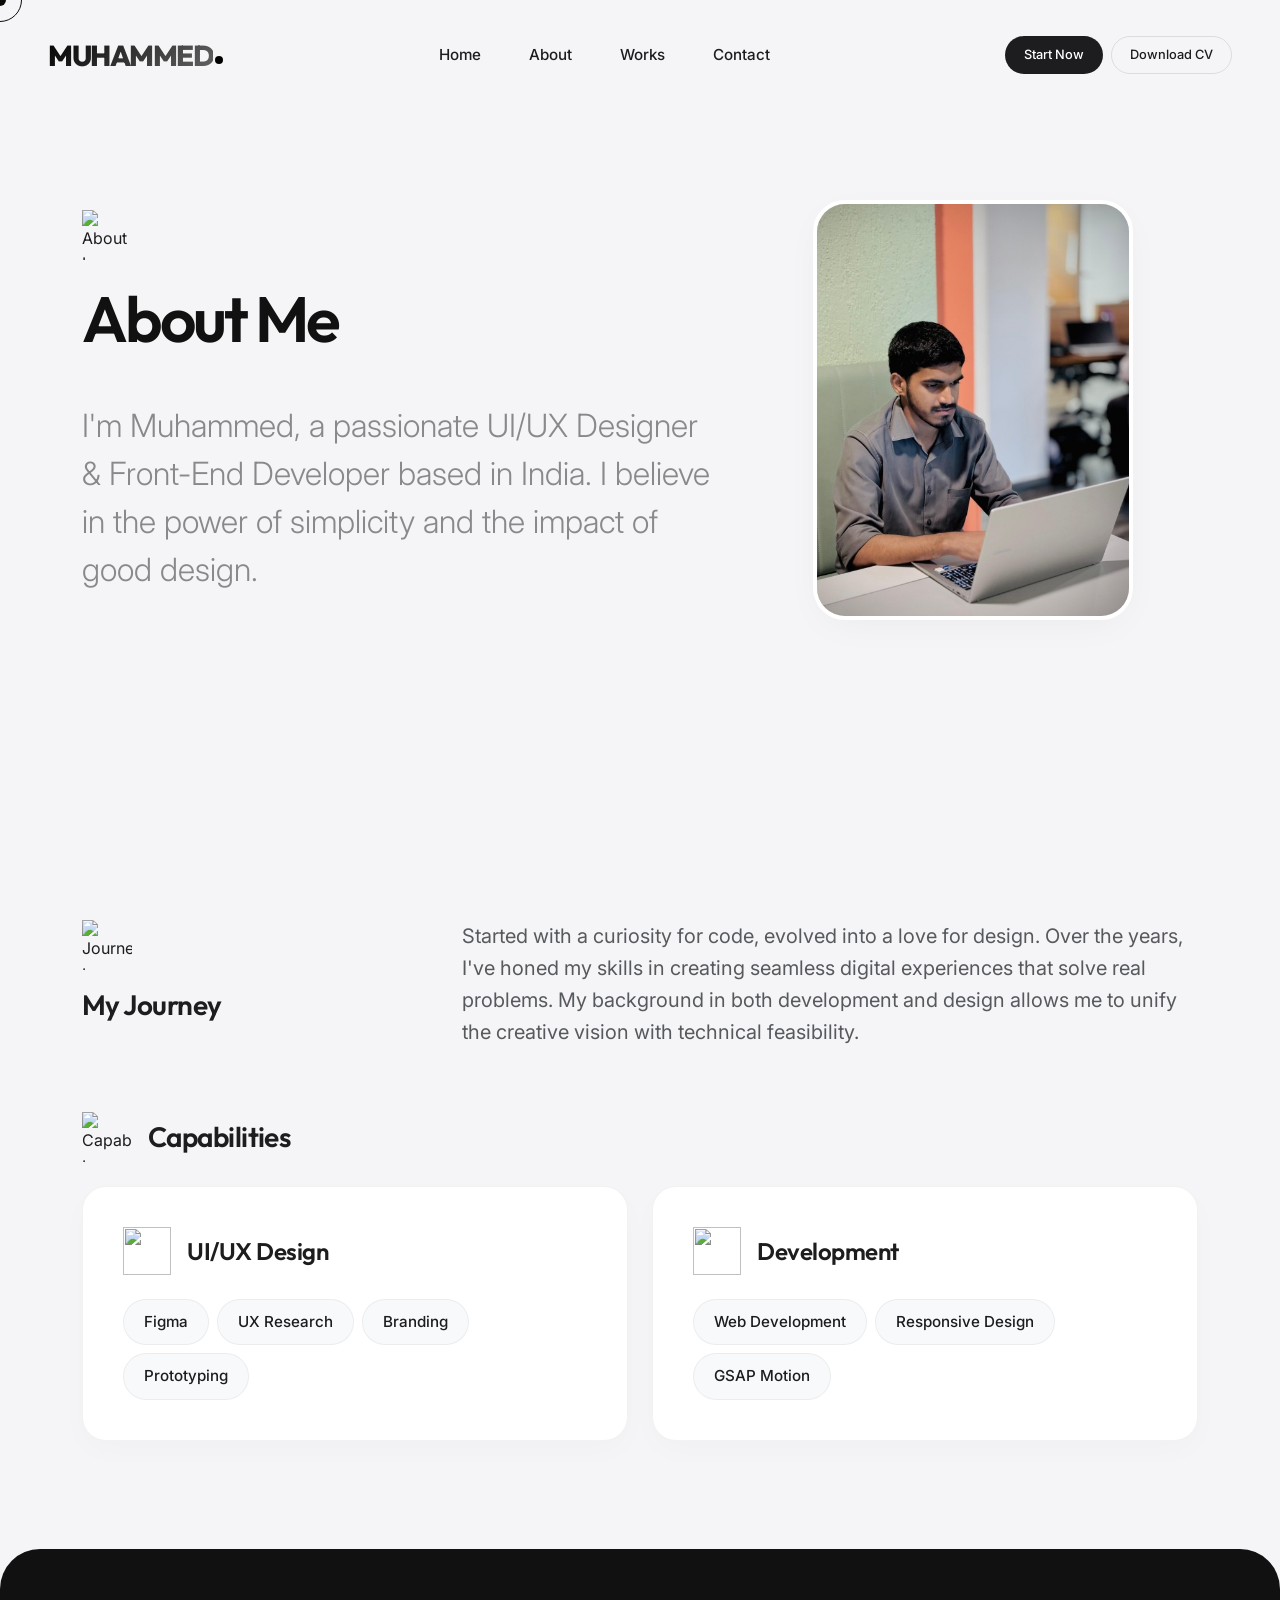
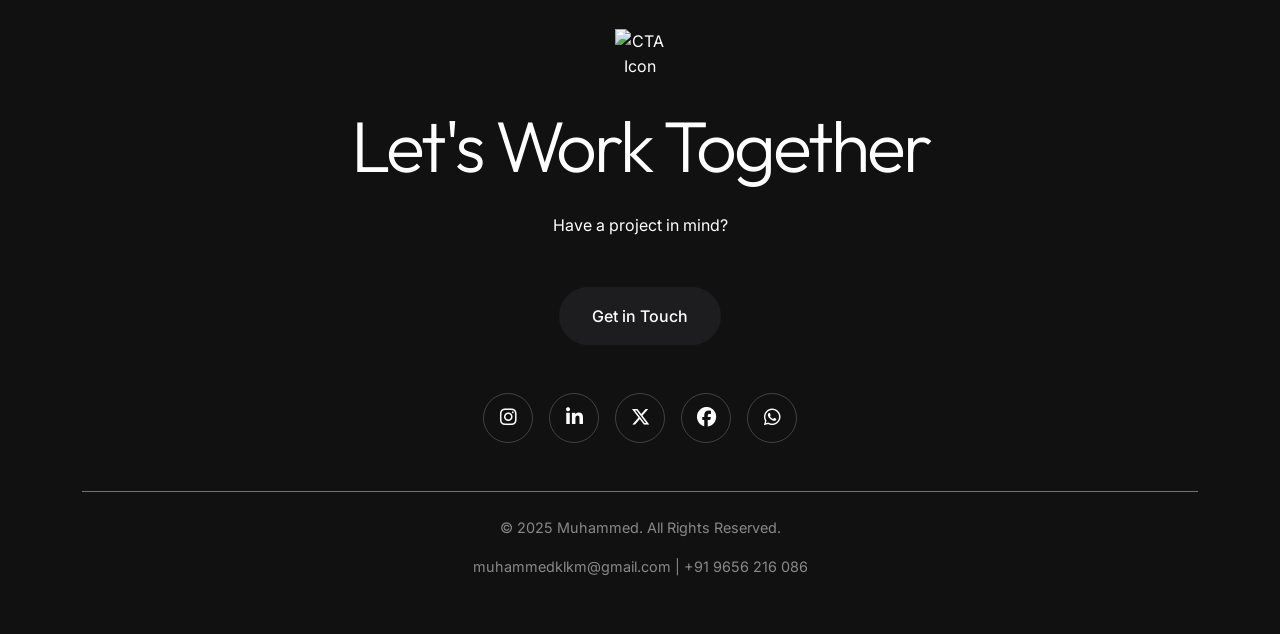
==== about.html @ d809ef26 "Initial commit of portfolio" ====
<!DOCTYPE html>
<html lang="en">

<head>
    <meta charset="UTF-8">
    <meta name="viewport" content="width=device-width, initial-scale=1.0">
    <title>About | Muhammed</title>
    <link rel="stylesheet" href="https://cdn.jsdelivr.net/npm/bootstrap@5.3.0/dist/css/bootstrap.min.css">
    <link
        href="https://fonts.googleapis.com/css2?family=Inter:wght@300;400;500;600&family=Outfit:wght@400;500;600;700;800&display=swap"
        rel="stylesheet">
    <link rel="stylesheet" href="css/style.css">
    <link rel="stylesheet" href="css/responsive.css">
    <!-- FontAwesome for Social Icons -->
    <link rel="stylesheet" href="https://cdnjs.cloudflare.com/ajax/libs/font-awesome/6.5.1/css/all.min.css">
</head>

<body>
    <div class="cursor-dot"></div>
    <div class="cursor-outline"></div>

    <!-- Header -->
    <header class="header">
        <div class="container-fluid px-5">
            <div class="d-flex justify-content-between align-items-center">
                <a href="index.html" class="logo-creative hover-target">
                    <span>Muhammed</span>
                    <div class="dot"></div>
                </a>

                <nav class="nav-desktop d-none d-md-flex align-items-center">
                    <a href="index.html" class="nav-link">Home</a>
                    <a href="about.html" class="nav-link">About</a>
                    <a href="works.html" class="nav-link">Works</a>
                    <a href="contact.html" class="nav-link">Contact</a>
                </nav>

                <div class="d-flex align-items-center">
                    <a href="https://forms.google.com" target="_blank"
                        class="btn btn-primary btn-header hover-target d-none d-md-inline-flex">Start Now</a>
                    <a href="assets/MUHAMMED-K.pdf" download
                        class="btn btn-secondary btn-header hover-target d-none d-md-inline-flex ms-2">Download CV</a>
                    <button class="menu-toggle hover-target">
                        <span></span>
                        <span></span>
                        <span></span>
                    </button>
                </div>
            </div>
        </div>
    </header>

    <!-- Mobile Menu Overlay -->
    <div class="menu-overlay">
        <a href="index.html" class="hover-target">Home</a>
        <a href="about.html" class="hover-target">About</a>
        <a href="works.html" class="hover-target">Works</a>
        <a href="contact.html" class="hover-target">Contact</a>
        <a href="assets/MUHAMMED-K.pdf" download class="btn btn-secondary hover-target mt-4">Download CV</a>
        <a href="https://forms.google.com" target="_blank" class="btn btn-primary hover-target mt-3">Start Now</a>
    </div>

    <div id="smooth-wrapper">
        <div id="smooth-content">

            <section class="section mt-200 min-vh-80">
                <div class="container">
                    <div class="row align-items-center">
                        <div class="col-lg-7">
                            <img src="https://3dicons.sgp1.cdn.digitaloceanspaces.com/v1/dynamic/gradient/boy-dynamic-gradient.png"
                                alt="About Icon" class="section-icon-3d mb-4 hero-reveal">
                            <h1 class="display-1 mb-5 hero-reveal">About Me</h1>
                            <p class="display-2 hero-reveal opacity-8 fs-2-rem">
                                I'm Muhammed, a passionate UI/UX Designer & Front-End Developer based in India. I
                                believe in the power of simplicity and the impact of good design.
                            </p>
                        </div>
                        <div class="col-lg-5 text-center mt-5 mt-lg-0 fade-up">
                            <!-- Option to provide photo -->
                            <div class="photo-container mx-auto">
                                <img src="assets/images/about/abt-img.jpg" alt="Your Photo" class="user-photo-img"
                                    id="userPhoto">
                            </div>
                        </div>
                    </div>
                </div>
            </section>

            <section class="section" style="padding-bottom: 100px;">
                <div class="container">
                    <div class="row mb-5">
                        <div class="col-lg-4 fade-up">
                            <img src="https://3dicons.sgp1.cdn.digitaloceanspaces.com/v1/dynamic/gradient/medal-dynamic-gradient.png"
                                alt="Journey Icon" class="section-icon-3d">
                            <h3>My Journey</h3>
                        </div>
                        <div class="col-lg-8 fade-up">
                            <p class="text-lg text-muted">Started with a curiosity for code, evolved into a love for
                                design. Over the years, I've honed my skills in creating seamless digital experiences
                                that solve real problems. My background in both development and design allows me to
                                unify the creative vision with technical feasibility.</p>
                        </div>
                    </div>

                    <div class="row mb-5 fade-up">
                        <div class="col-12 mb-4">
                            <div class="d-flex align-items-center">
                                <img src="https://3dicons.sgp1.cdn.digitaloceanspaces.com/v1/dynamic/gradient/key-dynamic-gradient.png"
                                    alt="Capabilities Icon" class="section-icon-3d mb-0 me-3">
                                <h3 class="mb-0">Capabilities</h3>
                            </div>
                        </div>
                        <div class="col-md-6 mb-4 mb-md-0">
                            <div class="premium-skill-card">
                                <div class="d-flex align-items-center mb-4">
                                    <img src="https://3dicons.sgp1.cdn.digitaloceanspaces.com/v1/dynamic/gradient/camera-dynamic-gradient.png" class="skill-icon-3d me-3" alt="">
                                    <h4 class="mb-0">UI/UX Design</h4>
                                </div>
                                <div class="d-flex flex-wrap gap-2">
                                    <span class="premium-skill-badge">Figma</span>
                                    <span class="premium-skill-badge">UX Research</span>
                                    <span class="premium-skill-badge">Branding</span>
                                    <span class="premium-skill-badge">Prototyping</span>
                                </div>
                            </div>
                        </div>
                        <div class="col-md-6">
                            <div class="premium-skill-card">
                                <div class="d-flex align-items-center mb-4">
                                    <img src="https://3dicons.sgp1.cdn.digitaloceanspaces.com/v1/dynamic/gradient/computer-dynamic-gradient.png" class="skill-icon-3d me-3" alt="">
                                    <h4 class="mb-0">Development</h4>
                                </div>
                                <div class="d-flex flex-wrap gap-2">
                                    <span class="premium-skill-badge">Web Development</span>
                                    <span class="premium-skill-badge">Responsive Design</span>
                                    <span class="premium-skill-badge">GSAP Motion</span>
                                </div>
                            </div>
                        </div>
                    </div>
                </div>
            </section>

            <footer class="footer">
                <div class="container text-center">
                    <img src="https://3dicons.sgp1.cdn.digitaloceanspaces.com/v1/dynamic/gradient/gift-dynamic-gradient.png"
                        alt="CTA Icon" class="section-icon-3d mx-auto mb-4 scale-up">
                    <h2 class="display-2 footMnText mb-4">Let's Work Together</h2>
                    <p class="text-muted footMnText mb-5">Have a project in mind?</p>
                    <a href="contact.html" class="btn btn-primary hover-target mb-5">Get in Touch</a>

                    <div class="d-flex justify-content-center mb-5">
                        <a href="https://instagram.com" target="_blank" class="social-link hover-target"><i
                                class="fa-brands fa-instagram"></i></a>
                        <a href="https://linkedin.com" target="_blank" class="social-link hover-target"><i
                                class="fa-brands fa-linkedin-in"></i></a>
                        <a href="https://twitter.com" target="_blank" class="social-link hover-target"><i
                                class="fa-brands fa-x-twitter"></i></a>
                        <a href="https://facebook.com" target="_blank" class="social-link hover-target"><i
                                class="fa-brands fa-facebook"></i></a>
                        <a href="https://wa.me/919656216086" target="_blank" class="social-link hover-target"><i
                                class="fa-brands fa-whatsapp"></i></a>
                    </div>

                    <div class="border-top border-secondary pt-4">
                        <p class="opacity-5 fs-0-9">&copy; 2025 Muhammed. All Rights Reserved.</p>
                        <p class="opacity-5 fs-0-9">muhammedklkm@gmail.com | +91 9656 216 086</p>
                    </div>
                </div>
            </footer>
        </div>
    </div>

    <script src="https://cdnjs.cloudflare.com/ajax/libs/gsap/3.12.5/gsap.min.js"></script>
    <script src="https://cdnjs.cloudflare.com/ajax/libs/gsap/3.12.5/ScrollTrigger.min.js"></script>
    <script src="https://unpkg.com/lenis@1.1.20/dist/lenis.min.js"></script>
    <script src="js/main.js"></script>

</body>

</html>
---- css/style.css ----
/* --- Variables --- */
:root {
    --font-heading: 'Outfit', sans-serif;
    --font-body: 'Inter', sans-serif;

    --color-bg: #f5f5f7;
    --color-text: #1d1d1f;
    --color-text-light: #6e6e73;
    --color-accent: #000000;
    /* Minimalist accent */
    --color-white: #ffffff;
    --color-border: rgba(0, 0, 0, 0.1);

    --radius-sm: 8px;
    --radius-md: 16px;
    --radius-lg: 32px;

    --shadow-soft: 0 10px 40px -10px rgba(0, 0, 0, 0.05);
    /* Neumorphic-ish */
    --shadow-hover: 0 20px 60px -10px rgba(0, 0, 0, 0.048);

    --spacing-section: 120px;
    --spacing-sm: 60px;
}

/* --- Reset & Base --- */
*,
*::before,
*::after {
    margin: 0;
    padding: 0;
    box-sizing: border-box;
}

html,
body {
    width: 100%;
    overflow-x: hidden;
    background-color: var(--color-bg);
    color: var(--color-text);
    font-family: var(--font-body);
    font-size: 16px;
    line-height: 1.6;
    -webkit-font-smoothing: antialiased;
}

a {
    text-decoration: none;
    color: inherit;
}

ul {
    list-style: none;
}

img {
    max-width: 100%;
    display: block;
}

h1,
h2,
h3,
h4,
h5,
h6 {
    font-family: var(--font-heading);
    color: var(--color-text);
    font-weight: 600;
    line-height: 1.1;
    letter-spacing: -0.02em;
}

h2 {
    font-size: clamp(32px, 5vw, 64px);
    font-weight: 600;
    line-height: 1.1;
    letter-spacing: -3px;
    color: #111;
}

/* --- Lenis Smooth Scroll --- */
html.lenis {
    height: auto;
}

.lenis.lenis-smooth {
    scroll-behavior: auto;
}

.lenis.lenis-smooth [data-lenis-prevent] {
    overscroll-behavior: contain;
}

.lenis.lenis-stopped {
    overflow: hidden;
}

.lenis.lenis-scrolling iframe {
    pointer-events: none;
}


/* --- New Model Cursor (Cinema Lens) --- */
:root {
    --cursor-size: 12px;
    --cursor-outline-size: 44px;
}


.cursor-dot,
.cursor-outline {
    position: fixed;
    top: 0;
    left: 0;
    transform: translate(-50%, -50%);
    pointer-events: none;
    z-index: 100000;
    border-radius: 50%;
    mix-blend-mode: difference;
}

.cursor-dot {
    width: var(--cursor-size);
    height: var(--cursor-size);
    background-color: #fff;
    transition: width 0.3s ease, height 0.3s ease, background-color 0.3s ease;
}

.cursor-outline {
    width: var(--cursor-outline-size);
    height: var(--cursor-outline-size);
    border: 1.5px solid #fff;
    transition: width 0.4s cubic-bezier(0.19, 1, 0.22, 1),
        height 0.4s cubic-bezier(0.19, 1, 0.22, 1),
        border-color 0.3s ease,
        background-color 0.3s ease;
}


body.hovering .cursor-dot {
    width: 6px;
    height: 6px;
}

body.hovering .cursor-outline {
    width: 80px;
    height: 80px;
    background-color: rgba(255, 255, 255, 1);
    border-color: transparent;
}

.display-1 {
    font-size: clamp(32px, 5vw, 64px);
    font-weight: 600;
    line-height: 1.1;
    letter-spacing: -3px;
    color: #111;
}

.display-2 {
    font-size: clamp(2.5rem, 6vw, 4.5rem);
}

.text-lg {
    font-size: 1.25rem;
    font-weight: 400;
    color: var(--color-text-light);
}

/* --- Components --- */
.btn {
    display: inline-flex;
    align-items: center;
    justify-content: center;
    padding: 16px 32px;
    border-radius: 100px;
    font-weight: 500;
    font-size: 1rem;
    transition: all 0.3s ease;
    border: 1px solid transparent;
    cursor: pointer;
}

.btn-primary {
    background-color: var(--color-text);
    color: var(--color-white);
}

.btn-primary:hover {
    transform: scale(1.05);
    box-shadow: 0 10px 20px rgba(0, 0, 0, 0.1);
}

.btn-secondary {
    background-color: transparent;
    border: 1px solid var(--color-border);
    color: var(--color-text);
}

.btn-secondary:hover {
    background-color: var(--color-white);
    border-color: var(--color-text);
    color: var(--color-text);
}

/* --- Creative Logo --- */
.logo-creative {
    font-family: var(--font-heading);
    font-size: 1.8rem;
    font-weight: 800;
    text-transform: uppercase;
    letter-spacing: -0.05em;
    display: flex;
    align-items: center;
    gap: 2px;
}

.logo-creative span {
    background: linear-gradient(135deg, #000 0%, #666 100%);
    background-clip: text;
    -webkit-background-clip: text;
    -webkit-text-fill-color: transparent;
}

.logo-creative .dot {
    width: 8px;
    height: 8px;
    background: #000;
    border-radius: 50%;
    margin-top: 10px;
    -webkit-text-fill-color: initial;
}

/* --- Header --- */
.header {
    position: fixed;
    top: 0;
    left: 0;
    width: 100%;
    padding: 32px 0;
    z-index: 2000;
    transition: all 0.4s cubic-bezier(0.165, 0.84, 0.44, 1);
}

.header.scrolled {
    padding: 16px 0;
    background: rgba(245, 245, 247, 0.8);
    backdrop-filter: blur(15px);
    box-shadow: 0 4px 30px rgba(0, 0, 0, 0.03);
}

.btn-header {
    padding: 8px 18px !important;
    font-size: 0.8rem !important;
}

.nav-link {
    font-size: 0.95rem;
    font-weight: 500;
    margin: 0 24px;
    color: var(--color-text);
    position: relative;
    transition: opacity 0.3s ease;
}

.nav-link:hover {
    opacity: 0.6;
}

/* --- Mobile Menu Toggle --- */
.menu-toggle {
    display: none;
    flex-direction: column;
    gap: 6px;
    background: none;
    border: none;
    padding: 10px;
    z-index: 1100;
}

.menu-toggle span {
    display: block;
    width: 28px;
    height: 2px;
    background: #000;
    /* Ensure black for visibility */
    transition: all 0.3s cubic-bezier(0.165, 0.84, 0.44, 1);
}

/* --- Mobile Overlay --- */
.menu-overlay {
    position: fixed;
    top: 0;
    right: -100%;
    width: 100%;
    height: 100vh;
    background: var(--color-bg);
    z-index: 1500;
    display: flex;
    flex-direction: column;
    justify-content: center;
    align-items: center;
    transition: 0.6s cubic-bezier(0.77, 0, 0.175, 1);
}

.menu-overlay.active {
    right: 0;
}

.menu-overlay a {
    font-size: 3rem;
    font-weight: 700;
    margin: 15px 0;
    font-family: var(--font-heading);
    transition: 0.3s ease;
}

.menu-overlay a:hover {
    transform: translateX(10px);
    color: var(--color-text-light);
}

.header .btn-primary {
    margin-left: 20px;
}


/* --- Section Icons --- */
.section-icon-3d {
    width: 50px;
    height: 50px;
    object-fit: contain;
    margin-bottom: 20px;
    display: block;
}

/* --- Hero --- */
.hero {
    min-height: 100vh;
    display: flex;
    align-items: center;
    padding-top: 100px;
    position: relative;
    overflow: hidden;
}

.scroll-indicator {
    position: absolute;
    bottom: 40px;
    left: 50%;
    transform: translateX(-50%);
    display: flex;
    flex-direction: column;
    align-items: center;
    gap: 8px;
    opacity: 0.6;
}

.mouse {
    width: 24px;
    height: 40px;
    border: 2px solid var(--color-text-light);
    border-radius: 20px;
    position: relative;
}

.wheel {
    width: 4px;
    height: 8px;
    background-color: var(--color-text-light);
    border-radius: 2px;
    position: absolute;
    top: 6px;
    left: 50%;
    transform: translateX(-50%);
    animation: scrollWheel 2s infinite;
}

@keyframes scrollWheel {
    0% {
        top: 6px;
        opacity: 1;
    }

    100% {
        top: 20px;
        opacity: 0;
    }
}

/* --- Spectrum Skills Section --- */
.spectrum-grid {
    display: grid;
    grid-template-columns: repeat(2, 1fr);
    gap: 30px;
    margin-top: 50px;
}

@media (max-width: 992px) {
    .spectrum-grid {
        grid-template-columns: 1fr;
    }
}

.spectrum-card {
    background: #ffffff;
    border-radius: 40px;
    padding: 50px;
    position: relative;
    overflow: hidden;
    transition: all 0.5s cubic-bezier(0.22, 1, 0.36, 1);
    border: 1px solid rgba(0, 0, 0, 0.05);
    display: flex;
    flex-direction: column;
    justify-content: space-between;
    min-height: 400px;
}

.spectrum-card:hover {
    transform: translateY(-5px);
    box-shadow: 0 30px 60px -15px rgba(0, 0, 0, 0.1);
    border-color: rgba(0, 0, 0, 0.1);
}

/* Gradient Blobs */
.spectrum-card::before {
    content: '';
    position: absolute;
    width: 300px;
    height: 300px;
    border-radius: 50%;
    filter: blur(80px);
    opacity: 0.15;
    z-index: 0;
    transition: opacity 0.5s ease;
}

.spectrum-card.design-card::before {
    background: linear-gradient(135deg, #FF9A9E 0%, #FECFEF 100%);
    top: -50px;
    right: -50px;
}

.spectrum-card.dev-card::before {
    background: linear-gradient(135deg, #A18CD1 0%, #FBC2EB 100%);
    bottom: -50px;
    left: -50px;
}

.spectrum-content {
    position: relative;
    z-index: 1;
}

.spectrum-header {
    margin-bottom: 40px;
}

.spectrum-icon {
    width: 60px;
    margin-bottom: 24px;
    display: block;
}

.spectrum-title {
    font-size: 2.5rem;
    font-weight: 700;
    margin-bottom: 16px;
    letter-spacing: -0.03em;
}

.spectrum-desc {
    font-size: 1.1rem;
    color: var(--color-text-light);
    max-width: 90%;
    line-height: 1.6;
}

.spectrum-tags {
    display: flex;
    flex-wrap: wrap;
    gap: 12px;
}

.spectrum-tag {
    padding: 10px 20px;
    background: rgba(0, 0, 0, 0.03);
    border-radius: 100px;
    font-size: 0.95rem;
    font-weight: 500;
    color: var(--color-text);
    transition: all 0.3s ease;
    border: 1px solid transparent;
}

.spectrum-card:hover .spectrum-tag {
    background: #fff;
    box-shadow: 0 4px 15px rgba(0, 0, 0, 0.05);
    transform: translateY(-2px);
}

/* --- Featured Works Stack --- */
.works-section {
    position: relative;
}

.stack-wrapper {
    position: relative;
    height: 100vh;
}

.stack-cards {
    position: sticky;
    top: 0;
    height: 100vh;
    display: flex;
    align-items: center;
    justify-content: center;
    overflow: hidden;
}

.stack-card {
    position: absolute;
    width: 90%;
    max-width: 1000px;
    height: 60vh;
    background: var(--color-white);
    border-radius: var(--radius-lg);
    box-shadow: var(--shadow-soft);
    display: flex;
    overflow: hidden;
    transform-origin: center bottom;
}

.card-img-col {
    width: 60%;
    height: 100%;
}

.card-img {
    width: 100%;
    height: 100%;
    object-fit: cover;
}

.card-content-col {
    width: 40%;
    padding: 40px;
    display: flex;
    flex-direction: column;
    justify-content: center;
}

/* --- Marquee --- */
.marquee-container {
    padding: 80px 0;
    border-top: 1px solid var(--color-border);
    border-bottom: 1px solid var(--color-border);
    overflow: hidden;
    background: var(--color-white);
}

.marquee-content {
    display: flex;
    white-space: nowrap;
    will-change: transform;
}

.marquee-item {
    font-size: 4rem;
    font-weight: 800;
    text-transform: uppercase;
    color: transparent;
    -webkit-text-stroke: 1px var(--color-text-light);
    margin-right: 60px;
    font-family: var(--font-heading);
}

/* --- FAQ --- */
.accordion-item {
    border-bottom: 1px solid var(--color-border);
}

.accordion-header {
    width: 100%;
    padding: 24px 0;
    display: flex;
    justify-content: space-between;
    align-items: center;
    background: none;
    border: none;
    text-align: left;
}

.accordion-title {
    font-size: 1.2rem;
    font-weight: 500;
}

.accordion-icon {
    width: 24px;
    height: 24px;
    position: relative;
    transition: transform 0.3s ease;
}

.accordion-icon::after,
.accordion-icon::before {
    content: '';
    position: absolute;
    background: var(--color-text);
    top: 50%;
    left: 50%;
    transform: translate(-50%, -50%);
}

.accordion-icon::before {
    width: 100%;
    height: 2px;
}

.accordion-icon::after {
    width: 2px;
    height: 100%;
    transition: transform 0.3s ease;
}

.active .accordion-icon::after {
    transform: translate(-50%, -50%) rotate(90deg);
}

.active .accordion-icon {
    transform: rotate(45deg);
}

.accordion-content {
    height: 0;
    overflow: hidden;
    transition: height 0.5s cubic-bezier(0.22, 1, 0.36, 1);
}

.accordion-body {
    padding-bottom: 24px;
    color: var(--color-text-light);
    line-height: 1.6;
    max-width: 90%;
}

/* --- Footer --- */
.footer {
    padding: 80px 0 40px;
    background-color: #111;
    color: #fff;
    border-radius: 40px 40px 0 0;
    margin-top: -40px;
    /* Overlap effect */
    position: relative;
    z-index: 10;
}

.social-link {
    display: inline-flex;
    align-items: center;
    justify-content: center;
    width: 50px;
    height: 50px;
    border: 1px solid rgba(255, 255, 255, 0.2);
    border-radius: 50%;
    margin: 0 8px;
    transition: all 0.3s ease;
    font-size: 1.2rem;
}

.social-link:hover {
    background: #fff;
    color: #000;
    border-color: #fff;
}

/* --- Contact Page --- */
.contact-hero {
    padding: 160px 0 80px;
}

.form-control {
    width: 100%;
    background: none;
    border: none;
    border-bottom: 1px solid var(--color-border);
    padding: 16px 0;
    font-family: var(--font-body);
    font-size: 1.1rem;
    color: var(--color-text);
    transition: border-color 0.3s ease;
}

.form-control:focus {
    outline: none;
    border-color: var(--color-text);
}

.form-group {
    margin-bottom: 40px;
}

/* --- Contact Us 3D Icons --- */
.contact-item-wrapper {
    display: flex;
    align-items: center;
    margin-bottom: 40px;
}

.contact-3d-icon {
    width: 60px;
    height: 60px;
    object-fit: contain;
    margin-right: 20px;
    transition: transform 0.3s cubic-bezier(0.175, 0.885, 0.32, 1.275);
    filter: drop-shadow(0 10px 15px rgba(0, 0, 0, 0.1));
}

.contact-item-wrapper:hover .contact-3d-icon {
    transform: scale(1.3) rotate(10deg);
}

/* --- Responsive --- */

/* --- Hero Shapes --- */
.hero-shapes {
    position: absolute;
    top: 0;
    left: 0;
    width: 100%;
    height: 100%;
    pointer-events: none;
    z-index: -1;
    overflow: hidden;
}

.shape {
    position: absolute;
    opacity: 0.8;
    filter: blur(10px);
}

.shape-1 {
    top: 10%;
    left: 5%;
    width: 300px;
    animation: float 10s ease-in-out infinite;
}

.shape-2 {
    bottom: 20%;
    right: 5%;
    width: 250px;
    animation: float 14s ease-in-out infinite reverse;
}

/* --- Typewriter --- */
.typewriter-prefix {
    font-weight: 500;
    font-family: var(--font-heading);
    text-transform: uppercase;
    letter-spacing: 0.1em;
    font-size: 1.1rem;
    color: var(--color-text-light);
}

#typewriter {
    border-right: 2px solid var(--color-text);
    padding-right: 4px;
    animation: blink 0.8s step-end infinite;
    will-change: opacity;
    text-transform: none;
    letter-spacing: normal;
    color: var(--color-text);
}

@keyframes blink {

    from,
    to {
        border-color: transparent
    }

    50% {
        border-color: var(--color-text);
    }
}

@keyframes bounce {

    0%,
    20%,
    50%,
    80%,
    100% {
        transform: translateY(0);
    }

    40% {
        transform: translateY(-10px);
    }

    60% {
        transform: translateY(-5px);
    }
}

@keyframes float {
    0% {
        transform: translate(0, 0) rotate(0deg);
    }

    50% {
        transform: translate(0, -40px) rotate(5deg);
    }

    100% {
        transform: translate(0, 0) rotate(0deg);
    }
}

/* --- Global Utility Classes --- */
.section-padding {
    padding: var(--spacing-section) 0;
}

.section-padding-lg {
    padding: var(--spacing-section) 0;
}

.section-padding-md {
    padding: 80px 0;
}

.pt-100 {
    padding-top: 100px !important;
}

.pb-100 {
    padding-bottom: 100px !important;
}

.bg-white-pure {
    background-color: #ffffff !important;
}

.mt-100 {
    margin-top: 100px !important;
}

.mt-200 {
    margin-top: 200px !important;
}

.min-vh-80 {
    min-height: 80vh !important;
}

.opacity-8 {
    opacity: 0.8 !important;
}

.opacity-5 {
    opacity: 0.5 !important;
}

.fs-0-9 {
    font-size: 0.9rem !important;
}

.fs-0-8 {
    font-size: 0.8rem !important;
}

.fs-2-rem {
    font-size: 2rem !important;
    line-height: 1.5 !important;
    color: var(--color-text-light) !important;
}

.mx-auto {
    margin-left: auto !important;
    margin-right: auto !important;
}

.max-w-600 {
    max-width: 600px !important;
}

.w-full {
    width: 100% !important;
}

.h-full {
    height: 100% !important;
}

.gap-10 {
    gap: 10px !important;
}

/* Photo Container (About) */
.photo-container {
    width: 320px;
    height: 420px;
    background: #ddd;
    border-radius: 32px;
    overflow: hidden;
    display: flex;
    align-items: center;
    justify-content: center;
    position: relative;
    border: 4px solid #fff;
    box-shadow: var(--shadow-soft);
}

.user-photo-img {
    width: 100%;
    height: 100%;
    object-fit: cover;
    position: absolute;
    top: 0;
    left: 0;
    display: block;
    /* Always show the image */
}

.photo-placeholder-text {
    display: none;
    /* Hide placeholder */
}

/* Works Card Gradients & Layers */
.stack-card-1 {
    background-color: #f1f1f1;
    z-index: 1;
}

.stack-card-2 {
    background-color: #e8e8e8;
    z-index: 2;
    transform: translateY(100vh) scale(0.9);
}

.stack-card-3 {
    background-color: #e0e0e0;
    z-index: 3;
    transform: translateY(100vh) scale(0.9);
}

.card-gradient-1 {
    background: linear-gradient(45deg, #ff9a9e 0%, #fecfef 99%, #fecfef 100%);
    width: 100%;
    height: 800px;
}

.card-gradient-2 {
    background: linear-gradient(120deg, #a1c4fd 0%, #c2e9fb 100%);
    width: 100%;
    height: 800px;
}

.card-gradient-3 {
    background: linear-gradient(to top, #cfd9df 0%, #e2ebf0 100%);
    width: 100%;
    height: 800px;
}

.project-card-container img,
.stack-card img {
    width: 100%;
}

.project-card-container {
    border-radius: 32px;
    overflow: hidden;
    background: #eee;
    display: block;
    margin-bottom: 24px;
}

.project-gradient-1 {
    background: linear-gradient(135deg, #fdfbfb 0%, #ebedee 100%);
    width: 100%;
    height: 670px;
}

.project-gradient-2 {
    background: linear-gradient(to top, #accbee 0%, #e7f0fd 100%);
    width: 100%;
    height: 670px;
}

.mb-150-imp {
    margin-bottom: 50px !important;
}

/* Contact Page Enhancements */
.contact-social-img {
    width: 40px;
    height: 40px;
    margin-right: 0;
}

.hero-arrow-container {
    margin-top: 100px;
}

.hero-arrow-link {
    display: inline-block;
    transition: transform 0.3s ease;
}

.hero-arrow-icon {
    font-size: 2rem;
    color: var(--color-text);
    animation: bounce 2s infinite;
}

.contact-card {
    border-radius: 32px;
    box-shadow: var(--shadow-soft);
    margin-bottom: 130px;
}

.footMnText {
    color: #fff !important;
}

.hero-reveal.hero-arrow-container {
    position: absolute;
    bottom: 40px;
    left: 0;
    right: 0;
    margin: 0 auto;
    width: max-content;
    overflow: hidden;
}

.fffs {
    margin-bottom: 0 !important;
}

/* --- Works Grid Design --- */
.works-grid-new {
    display: grid;
    grid-template-columns: repeat(2, 1fr);
    gap: 30px;
    margin-bottom: 100px;
}

@media (max-width: 768px) {
    .works-grid-new {
        grid-template-columns: 1fr;
    }
}

.work-item-new {
    display: flex;
    flex-direction: column;
    height: 100%;
    border: 1px solid rgba(0, 0, 0, 0.08);
    border-radius: 24px;
    padding: 20px;
    background: #ffffff;
    transition: transform 0.3s ease, box-shadow 0.3s ease;
}

.work-item-new:hover {
    transform: translateY(-5px);
    box-shadow: var(--shadow-hover);
}

.work-img-wrapper {
    position: relative;
    border-radius: 16px;
    overflow: hidden;
    margin-bottom: 20px;
    background: #f0f0f0;
    aspect-ratio: 16 / 10;
}

.work-img-wrapper img {
    width: 100%;
    height: 100%;
    object-fit: cover;
    display: block;
    border-radius: 16px;
}

/* Corner brackets */
.bracket {
    position: absolute;
    width: 20px;
    height: 20px;
    border: 2px solid #ffffff;
    z-index: 2;
    opacity: 0.8;
}

.bracket.top-left {
    top: 15px;
    left: 15px;
    border-right: none;
    border-bottom: none;
}

.bracket.top-right {
    top: 15px;
    right: 15px;
    border-left: none;
    border-bottom: none;
}

.bracket.bottom-left {
    bottom: 15px;
    left: 15px;
    border-right: none;
    border-top: none;
}

.bracket.bottom-right {
    bottom: 15px;
    right: 15px;
    border-left: none;
    border-top: none;
}

.work-img-overlay {
    position: absolute;
    top: 0;
    left: 0;
    width: 100%;
    height: 100%;
    background: rgba(0, 0, 0, 0.15);
    backdrop-filter: blur(12px);
    -webkit-backdrop-filter: blur(12px);
    display: flex;
    align-items: center;
    justify-content: center;
    opacity: 0;
    transition: opacity 0.5s ease;
    z-index: 3;
}

.work-item-new:hover .work-img-overlay {
    opacity: 1;
}

.work-img-icon {
    width: 100px;
    height: 100px;
    border-radius: 50%;
    background: rgba(255, 255, 255, 0.1);
    border: 1px solid rgba(255, 255, 255, 0.5);
    display: flex;
    align-items: center;
    justify-content: center;
    color: #fff;
    font-size: 2.2rem;
    transform: scale(0.5);
    transition: transform 0.5s cubic-bezier(0.175, 0.885, 0.32, 1.275);
}

.work-item-new:hover .work-img-icon {
    transform: scale(1);
}

.work-info-bottom {
    display: flex;
    justify-content: space-between;
    align-items: flex-end;
    margin-top: auto;
}

.work-title-new {
    font-size: 1.5rem;
    font-weight: 700;
    margin-bottom: 6px;
    font-family: var(--font-heading);
}

.work-date-new {
    font-size: 0.85rem;
    color: var(--color-text-light);
    margin: 0;
}

.work-tag-new {
    display: inline-block;
    padding: 8px 16px;
    border: 1px solid rgba(0, 0, 0, 0.08);
    border-radius: 100px;
    font-size: 0.85rem;
    color: var(--color-text);
    background: #fafafa;
}

/* --- Premium Capabilities Section --- */
.premium-skill-card {
    background: #ffffff;
    border: 1px solid rgba(0, 0, 0, 0.05);
    border-radius: 24px;
    padding: 40px;
    height: 100%;
    transition: all 0.4s cubic-bezier(0.165, 0.84, 0.44, 1);
    box-shadow: 0 10px 30px rgba(0, 0, 0, 0.02);
}

.premium-skill-card:hover {
    transform: translateY(-5px);
    box-shadow: 0 20px 40px rgba(0, 0, 0, 0.06);
    border-color: rgba(0, 0, 0, 0.1);
}

.skill-icon-3d {
    width: 48px;
    height: 48px;
    object-fit: contain;
}

.premium-skill-badge {
    padding: 10px 20px;
    background: #f8f9fa;
    border: 1px solid rgba(0, 0, 0, 0.05);
    border-radius: 100px;
    font-size: 0.95rem;
    font-weight: 500;
    color: var(--color-text);
    transition: all 0.3s ease;
}

.premium-skill-badge:hover {
    background: #ffffff;
    border-color: rgba(0, 0, 0, 0.1);
    transform: translateY(-2px);
    box-shadow: 0 5px 15px rgba(0, 0, 0, 0.05);
}




/* PREMIUM MARQUEE PILLS */
.marquee-section {
    padding: 100px 0;
    background: transparent;
}

.marquee-main-title {
    font-size: clamp(32px, 5vw, 64px);
    font-weight: 600;
    line-height: 1.1;
    letter-spacing: -3px;
    color: #111;
}

.marquee-pill-wrapper {
    position: relative;
    padding: 20px 0;
    overflow: hidden;
    /* Edge fade effect */
    -webkit-mask-image: linear-gradient(to right, transparent, black 15%, black 85%, transparent);
    mask-image: linear-gradient(to right, transparent, black 15%, black 85%, transparent);
}

.marquee-pill-track {
    display: flex;
    flex-wrap: nowrap;
    white-space: nowrap;
}

.marquee-pill-content {
    display: flex;
    flex-wrap: nowrap;
    gap: 15px;
    flex-shrink: 0;
    padding-right: 15px;
    /* Ensures the gap is included in the width */
    animation: pillScroll 60s linear infinite;
}

.marquee-pill-content.reverse {
    animation: pillScrollReverse 60s linear infinite;
}

.mrq-pill {
    display: inline-flex;
    align-items: center;
    gap: 10px;
    background: #fff;
    padding: 10px 22px;
    border-radius: 100px;
    border: 1px solid rgba(0, 0, 0, 0.05);
    box-shadow: 0 4px 15px rgba(0, 0, 0, 0.02);
    font-size: 15px;
    font-weight: 600;
    color: #111;
    transition: 0.3s cubic-bezier(0.19, 1, 0.22, 1);
}

.mrq-pill i {
    font-size: 1.1em;
    color: #555;
}

.mrq-pill:hover {
    transform: translateY(-5px);
    border-color: #ff8c5a;
    box-shadow: 0 10px 30px rgba(255, 140, 90, 0.1);
}

@keyframes pillScroll {
    from {
        transform: translateX(0);
    }

    to {
        transform: translateX(-100%);
    }
}

@keyframes pillScrollReverse {
    from {
        transform: translateX(-100%);
    }

    to {
        transform: translateX(0);
    }
}
---- css/responsive.css ----
/* --- Responsive Styles --- */

/* Tablet / Laptop small - Reduce cursor size further */
@media (max-width: 1024px) {
    :root {
        --cursor-size: 6px;
        --cursor-outline-size: 24px;
    }

    body.hovering .cursor-outline {
        width: 40px !important;
        height: 40px !important;
    }
}

/* Featured Works Stack & General Adjustments - Mobile/Tablet */
@media (max-width: 992px) {

    .section-padding,
    .section-padding-lg {
        padding: 80px 0 !important;
    }
    
    .mt-200 {
        margin-top: 150px !important;
    }

    .stack-wrapper {
        height: auto;
        min-height: 100vh;
    }

    .stack-card {
        flex-direction: column !important;
        height: 520px !important;
        width: 92% !important;
        margin-left: auto;
        margin-right: auto;
    }

    .card-img-col {
        width: 100% !important;
        height: 220px !important;
        overflow: hidden;
    }

    .card-img-col img,
    .card-img-col div[class^="card-gradient-"] {
        height: 100% !important;
        width: 100% !important;
        object-fit: cover;
    }

    .card-content-col {
        width: 100% !important;
        height: 300px !important;
        padding: 25px !important;
        justify-content: flex-start !important;
        background: #fff;
    }
    
    .works-grid-new {
        gap: 20px;
    }
}

/* General Mobile (768px) */
@media (max-width: 768px) {
    /* Layout & Spacing Defaults */
    .section-padding,
    .section-padding-lg {
        padding: 50px 0 !important;
    }

    .section-padding-md {
        padding: 40px 0 !important;
    }

    .pt-100 { padding-top: 50px !important; }
    .pb-100 { padding-bottom: 50px !important; }
    .mt-100 { margin-top: 50px !important; }
    .mt-200 { margin-top: 100px !important; }

    /* Typography Reductions */
    .display-1 {
        font-size: clamp(2.5rem, 8vw, 3.5rem) !important;
    }
    
    .display-2 {
        font-size: clamp(1.8rem, 6vw, 2.5rem) !important;
    }
    
    h2 { font-size: 2rem; }
    h3 { font-size: 1.5rem; }
    
    .text-lg, .fs-2-rem {
        font-size: 1rem !important;
    }

    .marquee-item {
        font-size: 2.5rem !important;
    }

    /* Header & Navigation */
    .header {
        padding: 15px 0;
    }

    .logo-creative {
        font-size: 1.3rem;
    }

    .nav-desktop,
    .header .btn-primary,
    .header .btn-secondary {
        display: none !important;
    }

    .menu-toggle {
        display: flex;
    }

    .menu-overlay a {
        font-size: 1.8rem;
        margin: 10px 0;
    }

    /* About Section Photo */
    .photo-container {
        width: 100% !important;
        max-width: 300px;
        height: 350px !important;
        margin: 40px auto 0;
    }

    /* Works Grid Updates */
    .works-grid-new {
        gap: 20px;
        margin-bottom: 50px;
    }

    .work-item-new {
        padding: 15px;
        border-radius: 16px;
    }

    .work-img-wrapper {
        margin-bottom: 15px;
    }

    .work-title-new {
        font-size: 1.25rem;
    }
    
    .work-tag-new {
        padding: 6px 12px;
        font-size: 0.75rem;
    }

    .work-img-icon {
        width: 60px !important;
        height: 60px !important;
        font-size: 1.5rem !important;
    }

    /* Premium Skills Cards Updates */
    .premium-skill-card {
        padding: 24px !important;
    }

    .premium-skill-badge {
        padding: 8px 16px !important;
        font-size: 0.85rem !important;
    }

    /* Accordion FAQ */
    .accordion-body {
        font-size: 0.9rem;
        padding-bottom: 20px;
    }

    .accordion-header {
        padding: 18px 0;
    }

    .accordion-title {
        font-size: 1.05rem;
    }

    /* Spectrum Grid Adjustments */
    .spectrum-card {
        padding: 30px !important;
        min-height: 300px !important;
    }
    .spectrum-title {
        font-size: 1.8rem !important;
    }
}

/* Small Smartphone (425px) */
@media (max-width: 426px) {

    /* Hide custom cursor on small mobile */
    .cursor-dot,
    .cursor-outline {
        display: none !important;
    }

    .hero-reveal.hero-arrow-container {
        bottom: 20px !important;
    }
    
    .works-grid-new {
        grid-template-columns: 1fr !important;
    }
}
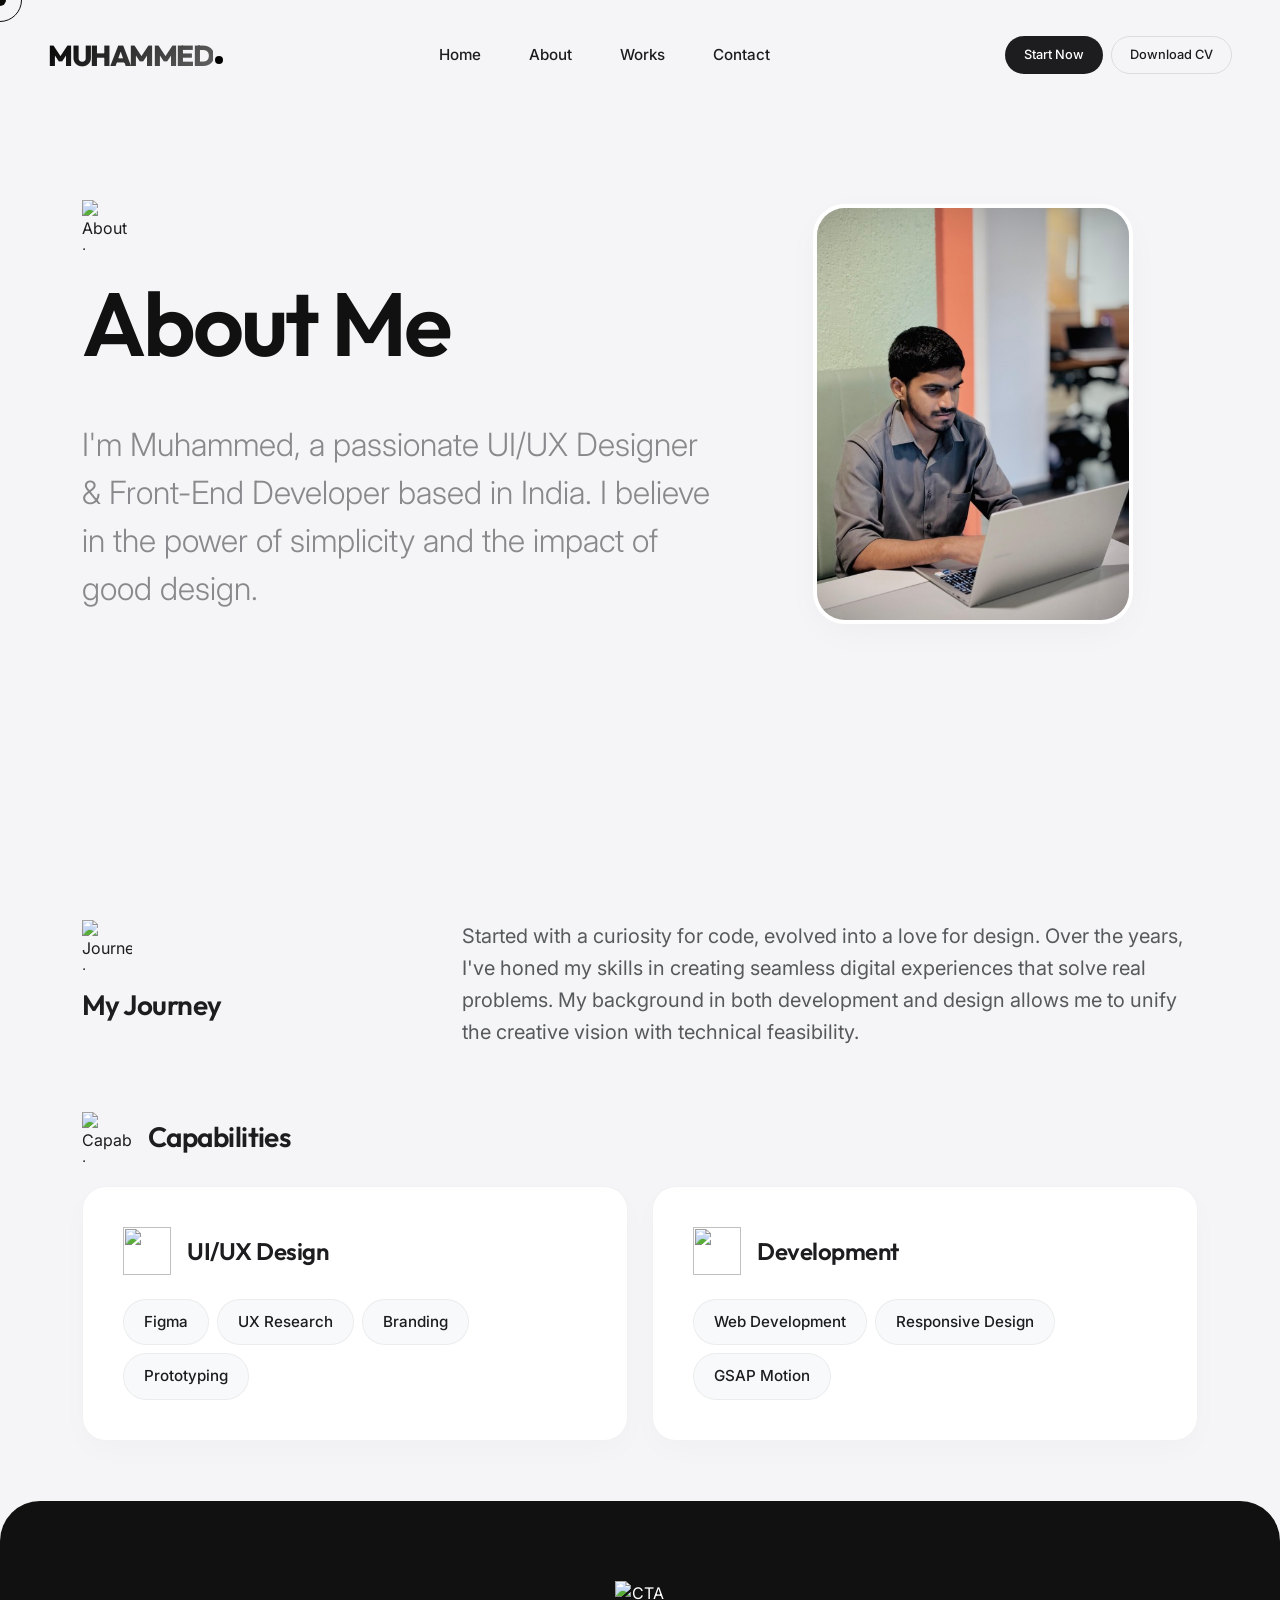
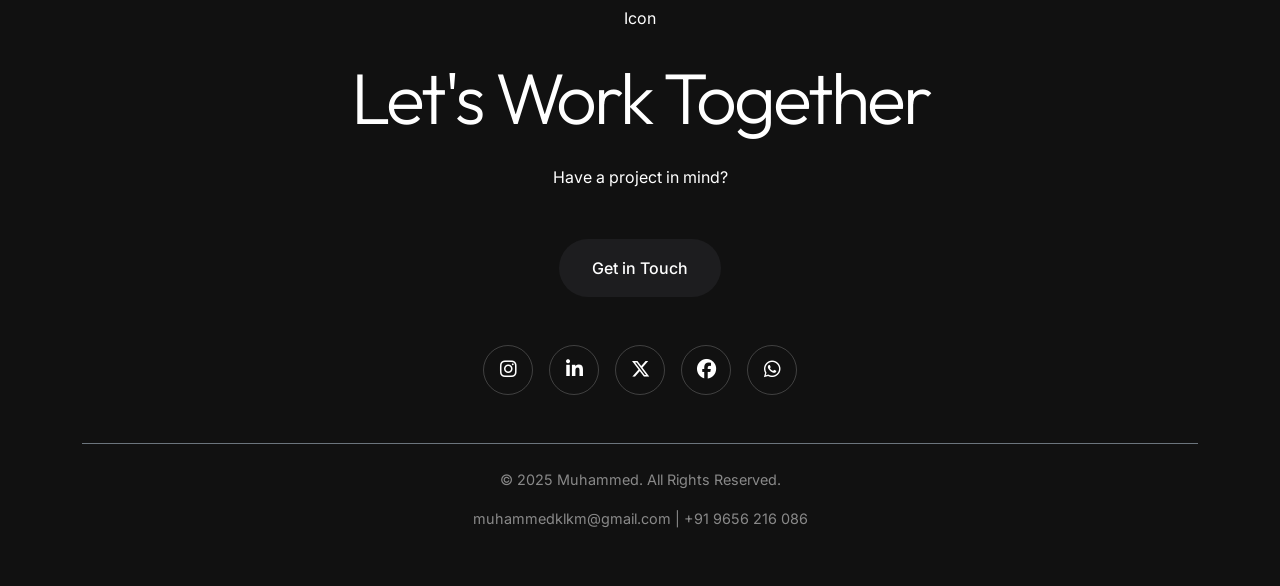
==== commit 90298c85: "add new" ====
--- a/about.html
+++ b/about.html
@@ -86,7 +86,7 @@
                 </div>
             </section>
 
-            <section class="section" style="padding-bottom: 100px;">
+            <section class="section">
                 <div class="container">
                     <div class="row mb-5">
                         <div class="col-lg-4 fade-up">
--- a/css/style.css
+++ b/css/style.css
@@ -151,7 +151,7 @@
 }
 
 .display-1 {
-    font-size: clamp(32px, 5vw, 64px);
+    font-size: clamp(32px, 7vw, 98px);
     font-weight: 600;
     line-height: 1.1;
     letter-spacing: -3px;
@@ -337,7 +337,7 @@
 
 /* --- Hero --- */
 .hero {
-    min-height: 100vh;
+    min-height: 800px;
     display: flex;
     align-items: center;
     padding-top: 100px;
@@ -653,8 +653,7 @@
     background-color: #111;
     color: #fff;
     border-radius: 40px 40px 0 0;
-    margin-top: -40px;
-    /* Overlap effect */
+    margin-top: 60px;
     position: relative;
     z-index: 10;
 }
@@ -1024,7 +1023,7 @@
 .contact-card {
     border-radius: 32px;
     box-shadow: var(--shadow-soft);
-    margin-bottom: 130px;
+    margin-bottom: 30px;
 }
 
 .footMnText {
--- a/css/responsive.css
+++ b/css/responsive.css
@@ -121,7 +121,7 @@
     }
 
     .menu-overlay a {
-        font-size: 1.8rem;
+        font-size: 18px;
         margin: 10px 0;
     }
 
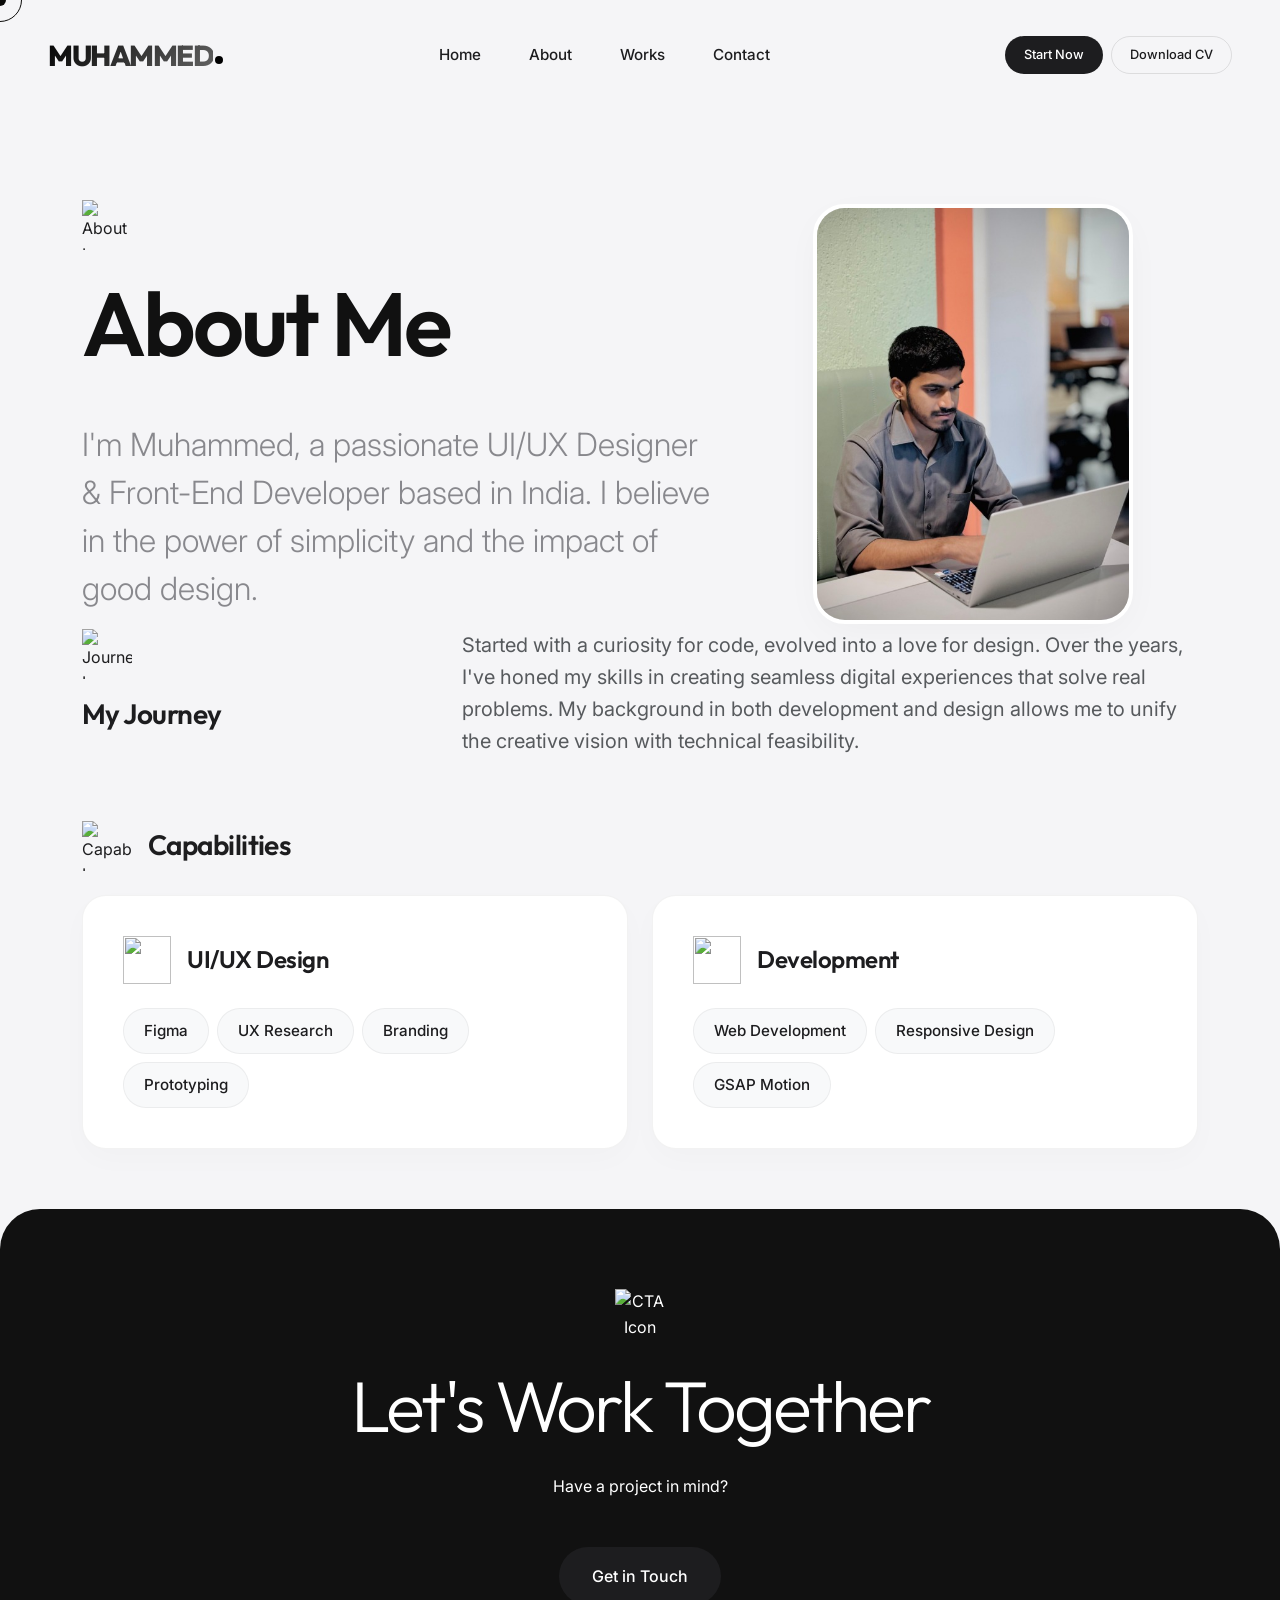
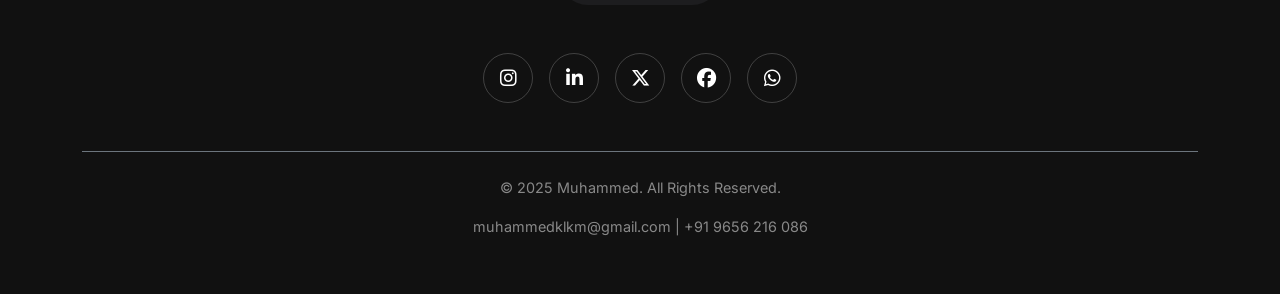
==== commit 07ba1aea: "ss" ====
--- a/about.html
+++ b/about.html
@@ -63,7 +63,7 @@
     <div id="smooth-wrapper">
         <div id="smooth-content">
 
-            <section class="section mt-200 min-vh-80">
+            <section class="section mt-200 mb-100">
                 <div class="container">
                     <div class="row align-items-center">
                         <div class="col-lg-7">
--- a/css/style.css
+++ b/css/style.css
@@ -138,6 +138,71 @@
 }
 
 
+/* PRELOADER */
+#preloader {
+    position: fixed;
+    inset: 0;
+    background: #0051ff;
+    display: flex;
+    justify-content: center;
+    align-items: center;
+    z-index: 99999;
+    overflow: hidden;
+    transition: .15s linear;
+}
+
+.signature-box {
+    display: flex;
+    flex-direction: column;
+    justify-content: center;
+    align-items: center;
+}
+
+/* SVG SIZE */
+.signature-box svg {
+    width: 700px;
+    max-width: 95%;
+    display: block;
+    margin: 0 auto;
+}
+
+/* SVG PATH ANIMATION */
+.signature-box path {
+    fill: transparent !important;
+    stroke: #fff !important;
+    stroke-width: 1.8 !important;
+    stroke-linecap: round;
+    stroke-linejoin: round;
+    stroke-dasharray: 3000;
+    stroke-dashoffset: 3000;
+    animation: signature 20.5s linear forwards;
+}
+
+
+
+/* DRAW EFFECT */
+@keyframes signature {
+    to {
+        stroke-dashoffset: 0;
+        fill: #fff;
+    }
+}
+
+.subtitle {
+    font-size: 14px;
+    margin-top: 20px;
+    text-align: center;
+    color: #fff;
+    opacity: .8;
+}
+
+/* REMOVE PRELOADER */
+body.loaded #preloader {
+    opacity: 0;
+    visibility: hidden;
+}
+
+
 body.hovering .cursor-dot {
     width: 6px;
     height: 6px;
@@ -1308,7 +1373,7 @@
 
 .mrq-pill:hover {
     transform: translateY(-5px);
-    border-color: #ff8c5a;
+    border-color: #003cff;
     box-shadow: 0 10px 30px rgba(255, 140, 90, 0.1);
 }
 
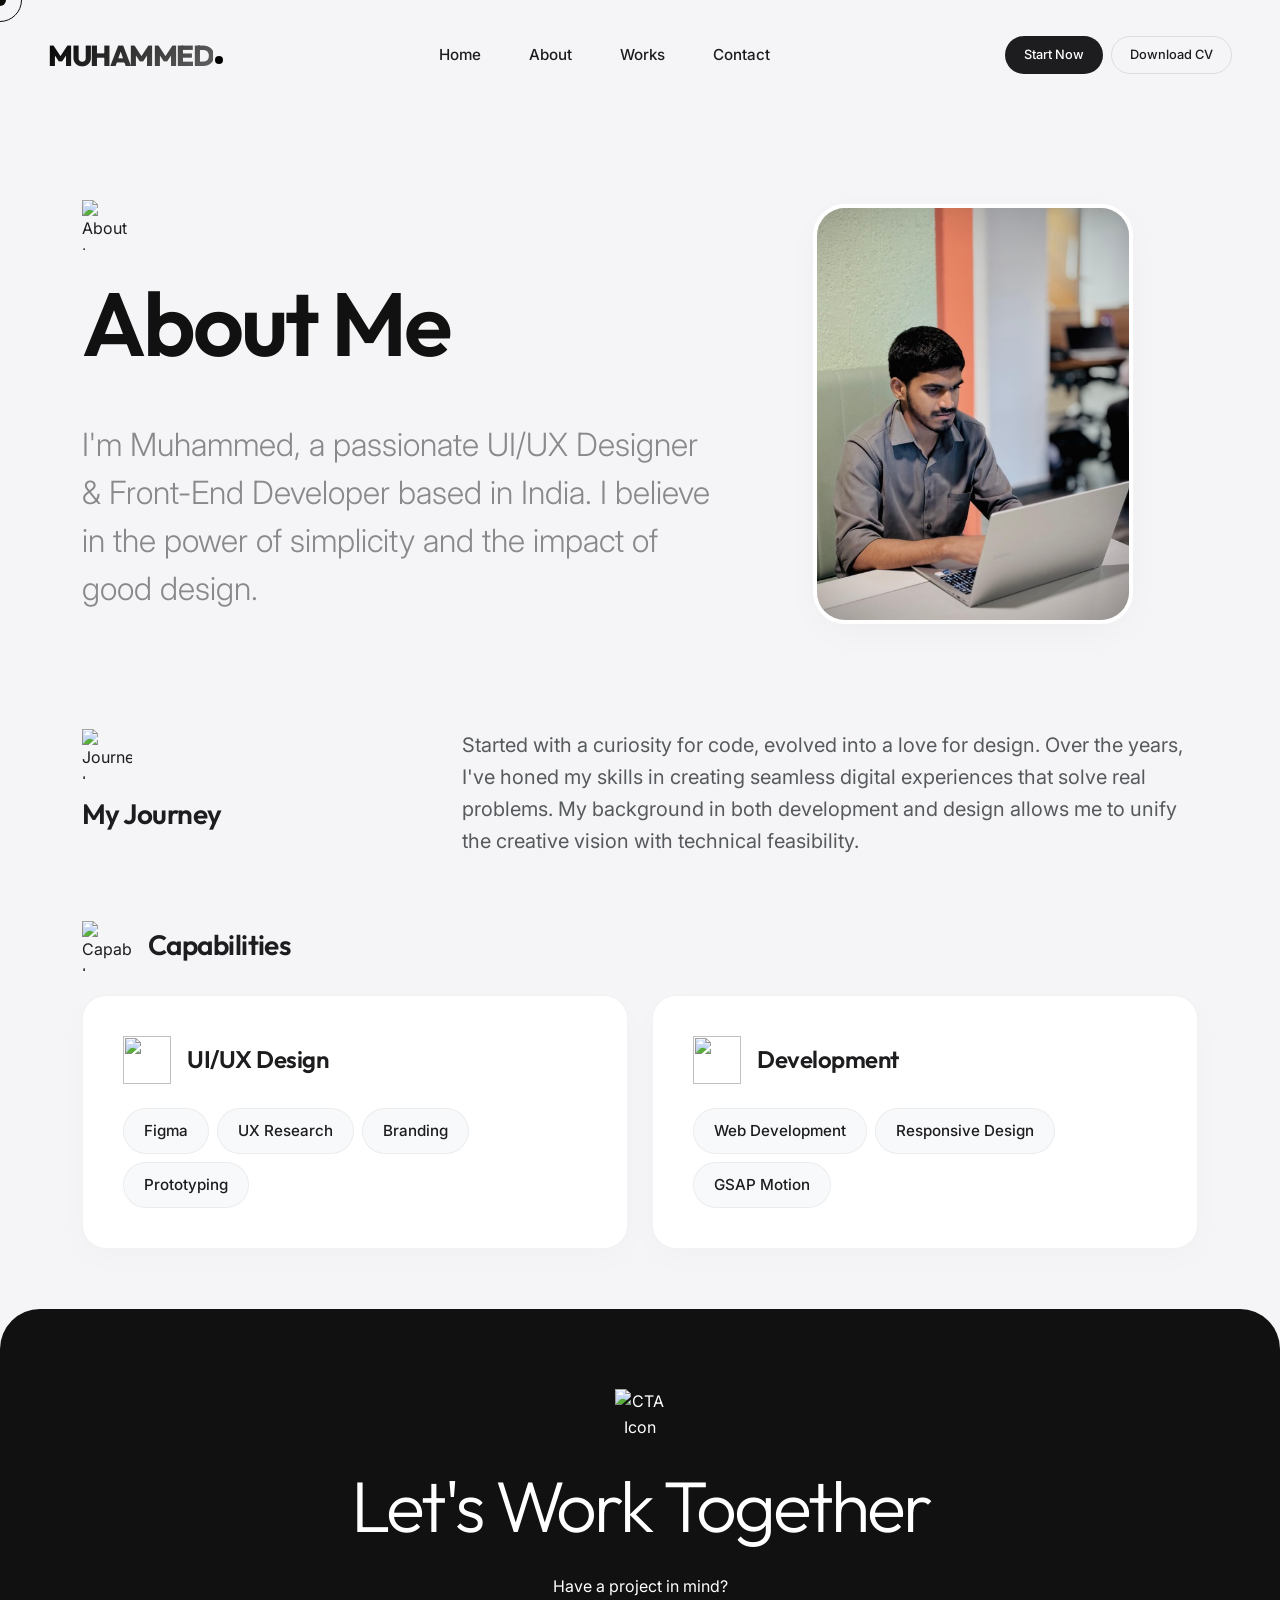
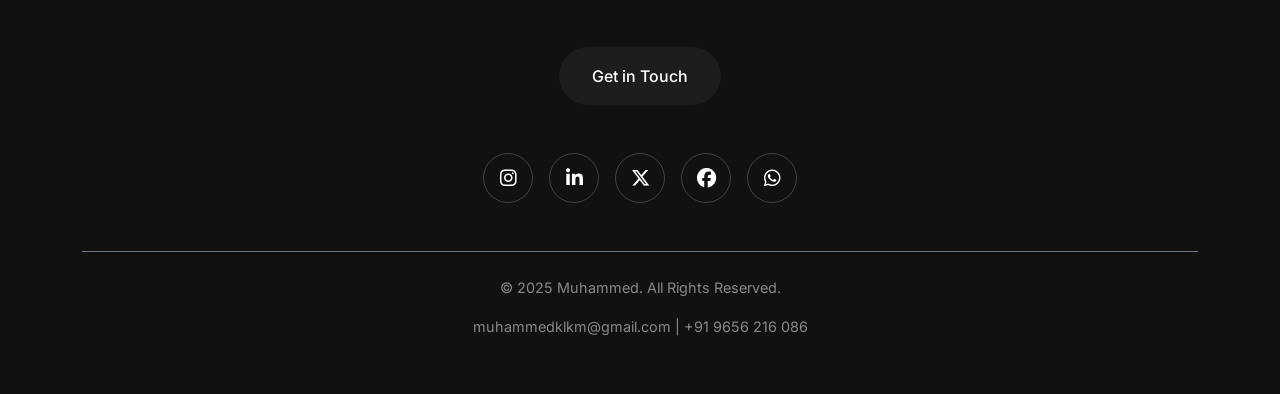
==== commit 1c1c0da0: "new changes" ====
--- a/about.html
+++ b/about.html
@@ -63,7 +63,7 @@
     <div id="smooth-wrapper">
         <div id="smooth-content">
 
-            <section class="section mt-200 mb-100">
+            <section class="section mt-200" style="margin-bottom: 100px;">
                 <div class="container">
                     <div class="row align-items-center">
                         <div class="col-lg-7">
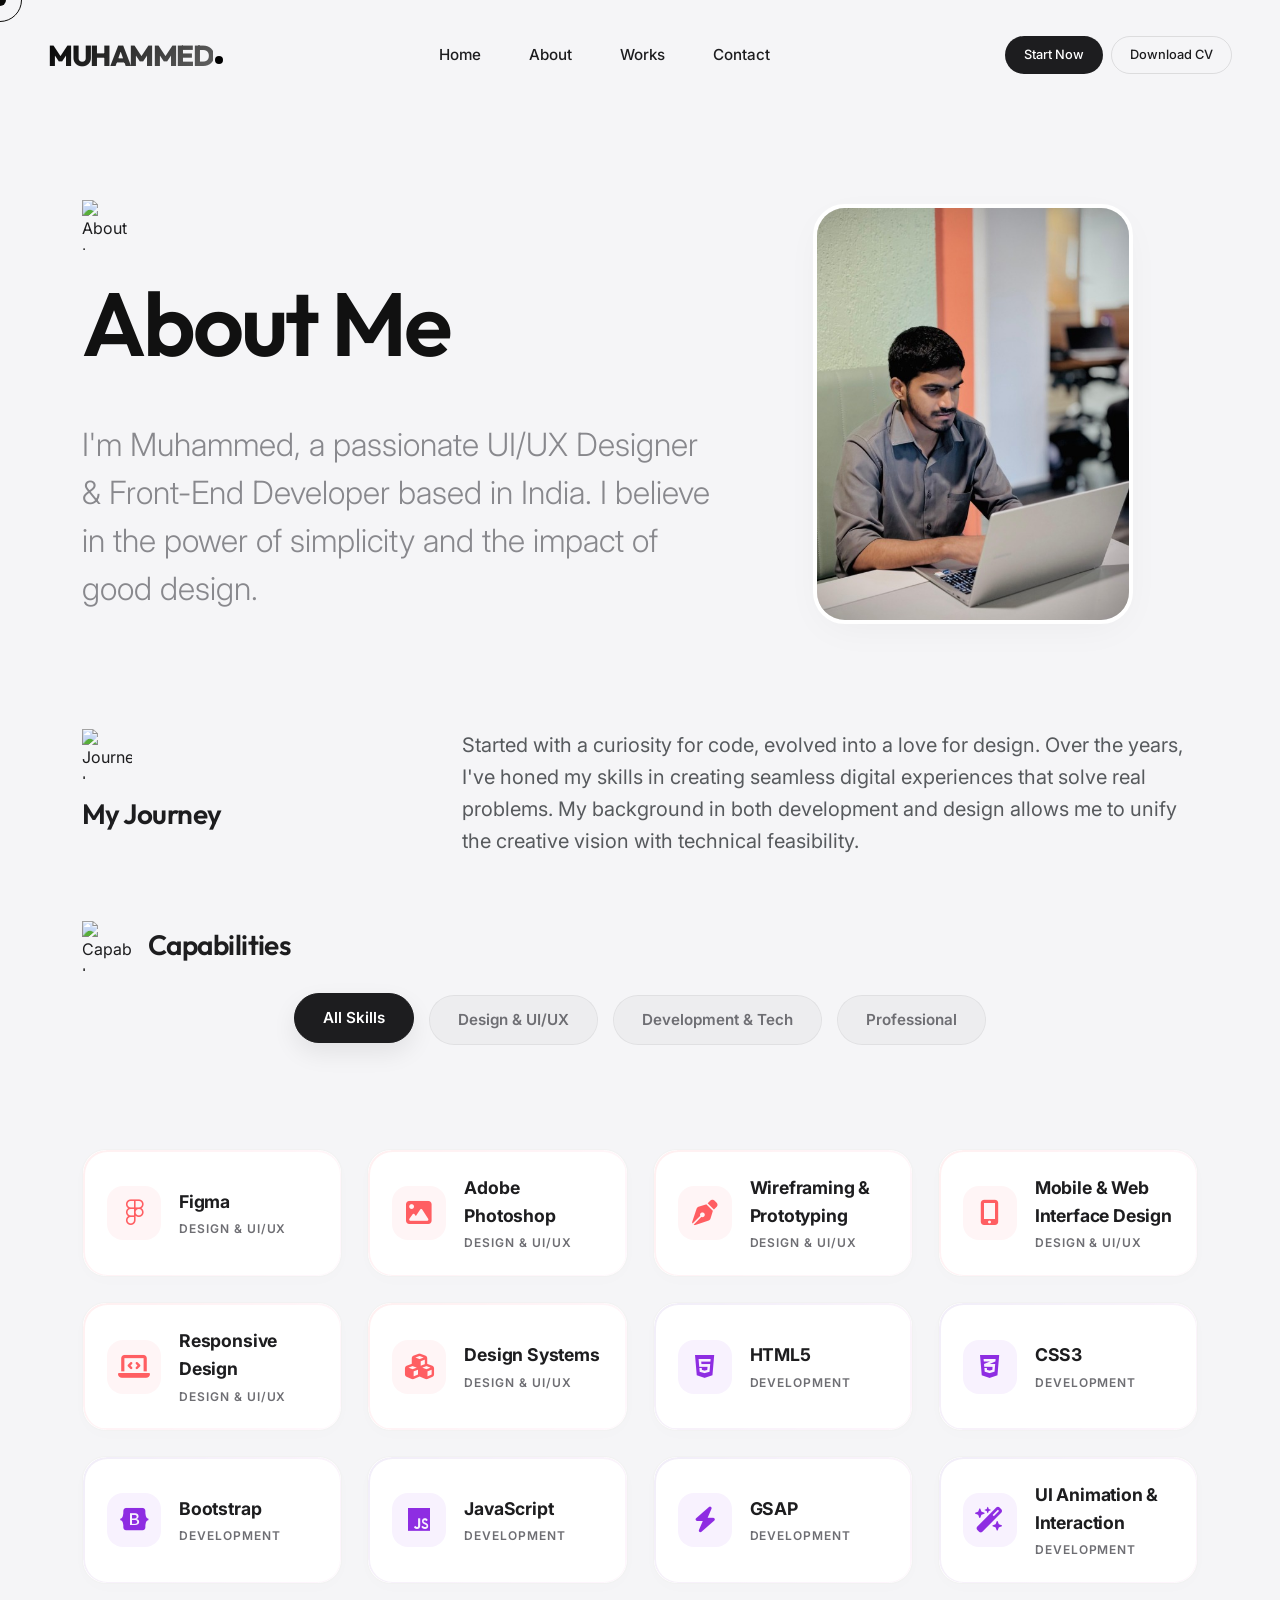
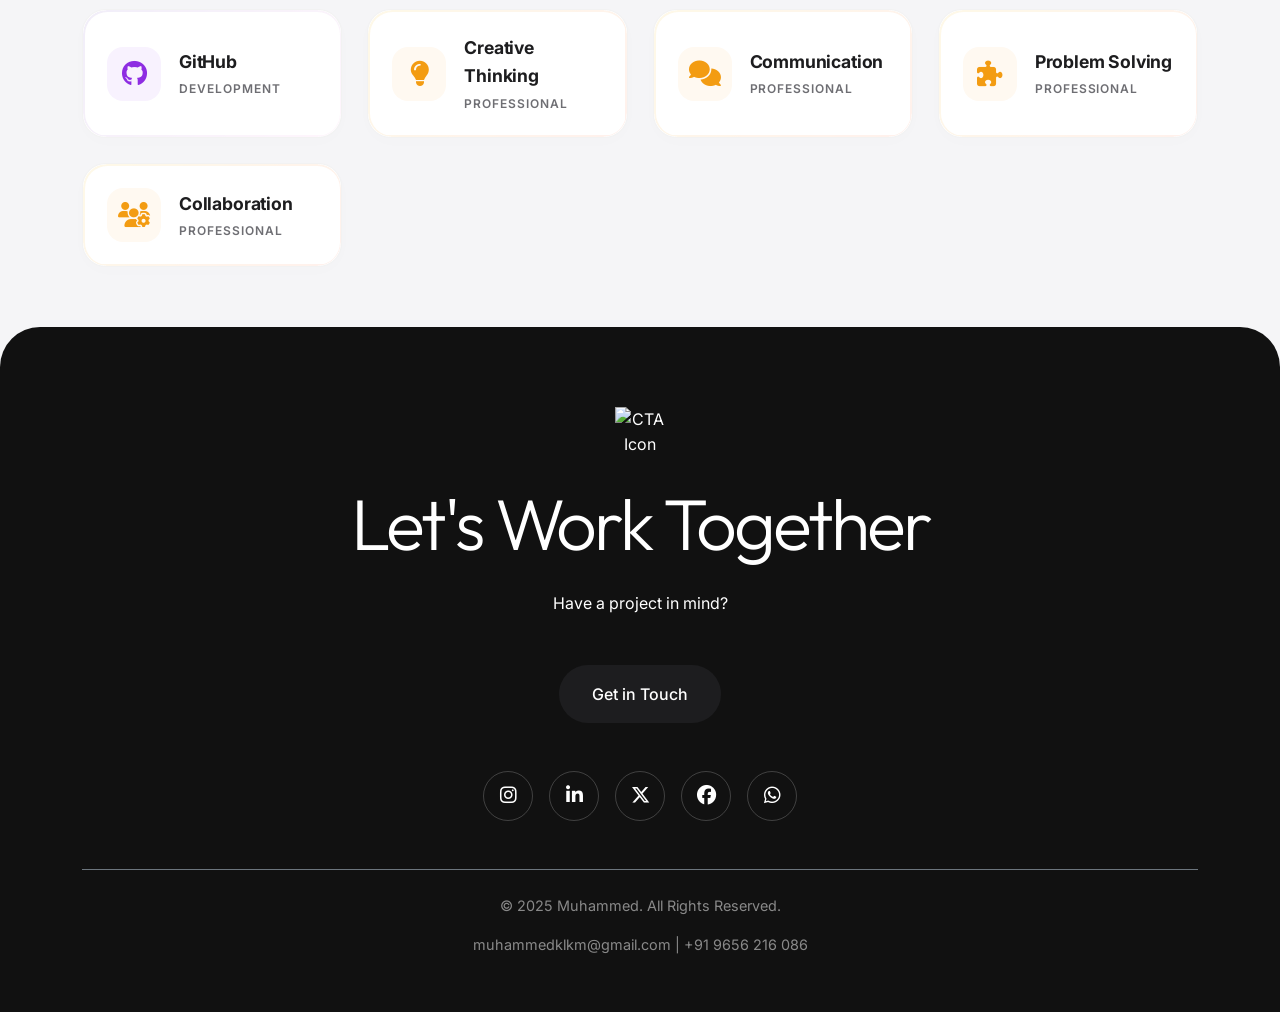
==== commit 034b6097: "add" ====
--- a/about.html
+++ b/about.html
@@ -5,6 +5,8 @@
     <meta charset="UTF-8">
     <meta name="viewport" content="width=device-width, initial-scale=1.0">
     <title>About | Muhammed</title>
+    <!-- Favicon -->
+    <link rel="icon" type="image/png" href="assets/favicom-img.png">
     <link rel="stylesheet" href="https://cdn.jsdelivr.net/npm/bootstrap@5.3.0/dist/css/bootstrap.min.css">
     <link
         href="https://fonts.googleapis.com/css2?family=Inter:wght@300;400;500;600&family=Outfit:wght@400;500;600;700;800&display=swap"
@@ -110,30 +112,175 @@
                                 <h3 class="mb-0">Capabilities</h3>
                             </div>
                         </div>
-                        <div class="col-md-6 mb-4 mb-md-0">
-                            <div class="premium-skill-card">
-                                <div class="d-flex align-items-center mb-4">
-                                    <img src="https://3dicons.sgp1.cdn.digitaloceanspaces.com/v1/dynamic/gradient/camera-dynamic-gradient.png" class="skill-icon-3d me-3" alt="">
-                                    <h4 class="mb-0">UI/UX Design</h4>
-                                </div>
-                                <div class="d-flex flex-wrap gap-2">
-                                    <span class="premium-skill-badge">Figma</span>
-                                    <span class="premium-skill-badge">UX Research</span>
-                                    <span class="premium-skill-badge">Branding</span>
-                                    <span class="premium-skill-badge">Prototyping</span>
-                                </div>
+
+                        <div class="col-12 mb-4">
+                            <div class="skills-filter-wrapper">
+                                <button class="skills-filter-btn active hover-target" data-filter="all">All Skills</button>
+                                <button class="skills-filter-btn hover-target" data-filter="design">Design & UI/UX</button>
+                                <button class="skills-filter-btn hover-target" data-filter="dev">Development & Tech</button>
+                                <button class="skills-filter-btn hover-target" data-filter="prof">Professional</button>
                             </div>
                         </div>
-                        <div class="col-md-6">
-                            <div class="premium-skill-card">
-                                <div class="d-flex align-items-center mb-4">
-                                    <img src="https://3dicons.sgp1.cdn.digitaloceanspaces.com/v1/dynamic/gradient/computer-dynamic-gradient.png" class="skill-icon-3d me-3" alt="">
-                                    <h4 class="mb-0">Development</h4>
-                                </div>
-                                <div class="d-flex flex-wrap gap-2">
-                                    <span class="premium-skill-badge">Web Development</span>
-                                    <span class="premium-skill-badge">Responsive Design</span>
-                                    <span class="premium-skill-badge">GSAP Motion</span>
+
+                        <div class="col-12">
+                            <div class="skills-redesign-grid">
+                                <!-- Design Skills -->
+                                <div class="skill-redesign-card cat-design hover-target">
+                                    <div class="skill-redesign-icon-box">
+                                        <i class="fa-brands fa-figma"></i>
+                                    </div>
+                                    <div class="skill-redesign-info">
+                                        <span class="skill-redesign-name">Figma</span>
+                                        <span class="skill-redesign-type">Design & UI/UX</span>
+                                    </div>
+                                </div>
+                                <div class="skill-redesign-card cat-design hover-target">
+                                    <div class="skill-redesign-icon-box">
+                                        <i class="fa-solid fa-image"></i>
+                                    </div>
+                                    <div class="skill-redesign-info">
+                                        <span class="skill-redesign-name">Adobe Photoshop</span>
+                                        <span class="skill-redesign-type">Design & UI/UX</span>
+                                    </div>
+                                </div>
+                                <div class="skill-redesign-card cat-design hover-target">
+                                    <div class="skill-redesign-icon-box">
+                                        <i class="fa-solid fa-pen-nib"></i>
+                                    </div>
+                                    <div class="skill-redesign-info">
+                                        <span class="skill-redesign-name">Wireframing & Prototyping</span>
+                                        <span class="skill-redesign-type">Design & UI/UX</span>
+                                    </div>
+                                </div>
+                                <div class="skill-redesign-card cat-design hover-target">
+                                    <div class="skill-redesign-icon-box">
+                                        <i class="fa-solid fa-mobile-screen-button"></i>
+                                    </div>
+                                    <div class="skill-redesign-info">
+                                        <span class="skill-redesign-name">Mobile & Web Interface Design</span>
+                                        <span class="skill-redesign-type">Design & UI/UX</span>
+                                    </div>
+                                </div>
+                                <div class="skill-redesign-card cat-design hover-target">
+                                    <div class="skill-redesign-icon-box">
+                                        <i class="fa-solid fa-laptop-code"></i>
+                                    </div>
+                                    <div class="skill-redesign-info">
+                                        <span class="skill-redesign-name">Responsive Design</span>
+                                        <span class="skill-redesign-type">Design & UI/UX</span>
+                                    </div>
+                                </div>
+                                <div class="skill-redesign-card cat-design hover-target">
+                                    <div class="skill-redesign-icon-box">
+                                        <i class="fa-solid fa-cubes"></i>
+                                    </div>
+                                    <div class="skill-redesign-info">
+                                        <span class="skill-redesign-name">Design Systems</span>
+                                        <span class="skill-redesign-type">Design & UI/UX</span>
+                                    </div>
+                                </div>
+
+                                <!-- Development Skills -->
+                                <div class="skill-redesign-card cat-dev hover-target">
+                                    <div class="skill-redesign-icon-box">
+                                        <i class="fa-brands fa-html5"></i>
+                                    </div>
+                                    <div class="skill-redesign-info">
+                                        <span class="skill-redesign-name">HTML5</span>
+                                        <span class="skill-redesign-type">Development</span>
+                                    </div>
+                                </div>
+                                <div class="skill-redesign-card cat-dev hover-target">
+                                    <div class="skill-redesign-icon-box">
+                                        <i class="fa-brands fa-css3-alt"></i>
+                                    </div>
+                                    <div class="skill-redesign-info">
+                                        <span class="skill-redesign-name">CSS3</span>
+                                        <span class="skill-redesign-type">Development</span>
+                                    </div>
+                                </div>
+                                <div class="skill-redesign-card cat-dev hover-target">
+                                    <div class="skill-redesign-icon-box">
+                                        <i class="fa-brands fa-bootstrap"></i>
+                                    </div>
+                                    <div class="skill-redesign-info">
+                                        <span class="skill-redesign-name">Bootstrap</span>
+                                        <span class="skill-redesign-type">Development</span>
+                                    </div>
+                                </div>
+                                <div class="skill-redesign-card cat-dev hover-target">
+                                    <div class="skill-redesign-icon-box">
+                                        <i class="fa-brands fa-js"></i>
+                                    </div>
+                                    <div class="skill-redesign-info">
+                                        <span class="skill-redesign-name">JavaScript</span>
+                                        <span class="skill-redesign-type">Development</span>
+                                    </div>
+                                </div>
+                                <div class="skill-redesign-card cat-dev hover-target">
+                                    <div class="skill-redesign-icon-box">
+                                        <i class="fa-solid fa-bolt"></i>
+                                    </div>
+                                    <div class="skill-redesign-info">
+                                        <span class="skill-redesign-name">GSAP</span>
+                                        <span class="skill-redesign-type">Development</span>
+                                    </div>
+                                </div>
+                                <div class="skill-redesign-card cat-dev hover-target">
+                                    <div class="skill-redesign-icon-box">
+                                        <i class="fa-solid fa-wand-magic-sparkles"></i>
+                                    </div>
+                                    <div class="skill-redesign-info">
+                                        <span class="skill-redesign-name">UI Animation & Interaction</span>
+                                        <span class="skill-redesign-type">Development</span>
+                                    </div>
+                                </div>
+                                <div class="skill-redesign-card cat-dev hover-target">
+                                    <div class="skill-redesign-icon-box">
+                                        <i class="fa-brands fa-github"></i>
+                                    </div>
+                                    <div class="skill-redesign-info">
+                                        <span class="skill-redesign-name">GitHub</span>
+                                        <span class="skill-redesign-type">Development</span>
+                                    </div>
+                                </div>
+
+                                <!-- Professional Skills -->
+                                <div class="skill-redesign-card cat-prof hover-target">
+                                    <div class="skill-redesign-icon-box">
+                                        <i class="fa-solid fa-lightbulb"></i>
+                                    </div>
+                                    <div class="skill-redesign-info">
+                                        <span class="skill-redesign-name">Creative Thinking</span>
+                                        <span class="skill-redesign-type">Professional</span>
+                                    </div>
+                                </div>
+                                <div class="skill-redesign-card cat-prof hover-target">
+                                    <div class="skill-redesign-icon-box">
+                                        <i class="fa-solid fa-comments"></i>
+                                    </div>
+                                    <div class="skill-redesign-info">
+                                        <span class="skill-redesign-name">Communication</span>
+                                        <span class="skill-redesign-type">Professional</span>
+                                    </div>
+                                </div>
+                                <div class="skill-redesign-card cat-prof hover-target">
+                                    <div class="skill-redesign-icon-box">
+                                        <i class="fa-solid fa-puzzle-piece"></i>
+                                    </div>
+                                    <div class="skill-redesign-info">
+                                        <span class="skill-redesign-name">Problem Solving</span>
+                                        <span class="skill-redesign-type">Professional</span>
+                                    </div>
+                                </div>
+                                <div class="skill-redesign-card cat-prof hover-target">
+                                    <div class="skill-redesign-icon-box">
+                                        <i class="fa-solid fa-users-gear"></i>
+                                    </div>
+                                    <div class="skill-redesign-info">
+                                        <span class="skill-redesign-name">Collaboration</span>
+                                        <span class="skill-redesign-type">Professional</span>
+                                    </div>
                                 </div>
                             </div>
                         </div>
--- a/css/style.css
+++ b/css/style.css
@@ -142,7 +142,7 @@
 #preloader {
     position: fixed;
     inset: 0;
-    background: #0051ff;
+    background: #000000;
     display: flex;
     justify-content: center;
     align-items: center;
@@ -1395,4 +1395,151 @@
     to {
         transform: translateX(0);
     }
+}
+
+/* --- Redesigned Skills Section --- */
+.skills-filter-wrapper {
+    display: flex;
+    justify-content: center;
+    gap: 15px;
+    margin-bottom: 50px;
+    flex-wrap: wrap;
+    position: relative;
+    z-index: 10;
+}
+
+.skills-filter-btn {
+    padding: 12px 28px;
+    background: rgba(0, 0, 0, 0.03);
+    border: 1px solid rgba(0, 0, 0, 0.05);
+    border-radius: 100px;
+    font-size: 0.95rem;
+    font-weight: 600;
+    color: var(--color-text-light);
+    cursor: pointer;
+    transition: all 0.3s cubic-bezier(0.165, 0.84, 0.44, 1);
+    outline: none;
+}
+
+.skills-filter-btn.active,
+.skills-filter-btn:hover {
+    background: var(--color-text);
+    color: #fff;
+    border-color: var(--color-text);
+    box-shadow: 0 10px 25px rgba(0, 0, 0, 0.08);
+    transform: translateY(-2px);
+}
+
+.skills-redesign-grid {
+    display: grid;
+    grid-template-columns: repeat(auto-fill, minmax(260px, 1fr));
+    gap: 25px;
+    margin-top: 30px;
+    position: relative;
+    z-index: 5;
+}
+
+.skill-redesign-card {
+    background: #ffffff;
+    border: 1px solid rgba(0, 0, 0, 0.05);
+    border-radius: 24px;
+    padding: 24px;
+    display: flex;
+    align-items: center;
+    gap: 18px;
+    transition: all 0.4s cubic-bezier(0.165, 0.84, 0.44, 1);
+    box-shadow: 0 4px 20px rgba(0, 0, 0, 0.01);
+    position: relative;
+    overflow: hidden;
+    cursor: pointer;
+}
+
+/* Gradient borders using mask technique */
+.skill-redesign-card::before {
+    content: '';
+    position: absolute;
+    inset: 0;
+    border-radius: 24px;
+    padding: 1.5px;
+    background: linear-gradient(135deg, transparent, transparent);
+    -webkit-mask: linear-gradient(#fff 0 0) content-box, linear-gradient(#fff 0 0);
+    -webkit-mask-composite: xor;
+    mask-composite: exclude;
+    pointer-events: none;
+    transition: all 0.4s ease;
+    opacity: 0.15;
+}
+
+.skill-redesign-card.cat-design::before {
+    background: linear-gradient(135deg, #ff9a9e 0%, #fecfef 100%);
+}
+
+.skill-redesign-card.cat-dev::before {
+    background: linear-gradient(135deg, #a18cd1 0%, #fbc2eb 100%);
+}
+
+.skill-redesign-card.cat-prof::before {
+    background: linear-gradient(135deg, #f6d365 0%, #fda085 100%);
+}
+
+.skill-redesign-card:hover::before {
+    opacity: 1;
+}
+
+.skill-redesign-card:hover {
+    transform: translateY(-6px);
+    box-shadow: 0 20px 40px rgba(0, 0, 0, 0.06);
+    border-color: transparent;
+}
+
+.skill-redesign-icon-box {
+    width: 54px;
+    height: 54px;
+    border-radius: 16px;
+    display: flex;
+    align-items: center;
+    justify-content: center;
+    font-size: 1.6rem;
+    transition: all 0.3s cubic-bezier(0.175, 0.885, 0.32, 1.275);
+    flex-shrink: 0;
+}
+
+.skill-redesign-card.cat-design .skill-redesign-icon-box {
+    color: #ff5e62;
+    background: rgba(255, 94, 98, 0.06);
+}
+
+.skill-redesign-card.cat-dev .skill-redesign-icon-box {
+    color: #8e2de2;
+    background: rgba(142, 45, 226, 0.06);
+}
+
+.skill-redesign-card.cat-prof .skill-redesign-icon-box {
+    color: #f39c12;
+    background: rgba(243, 156, 18, 0.06);
+}
+
+.skill-redesign-card:hover .skill-redesign-icon-box {
+    transform: scale(1.18) rotate(6deg);
+}
+
+.skill-redesign-info {
+    display: flex;
+    flex-direction: column;
+}
+
+.skill-redesign-name {
+    font-size: 1.1rem;
+    font-weight: 700;
+    color: var(--color-text);
+    margin-bottom: 3px;
+    letter-spacing: -0.01em;
+}
+
+.skill-redesign-type {
+    font-size: 0.75rem;
+    color: var(--color-text-light);
+    text-transform: uppercase;
+    letter-spacing: 0.08em;
+    font-weight: 600;
 }
